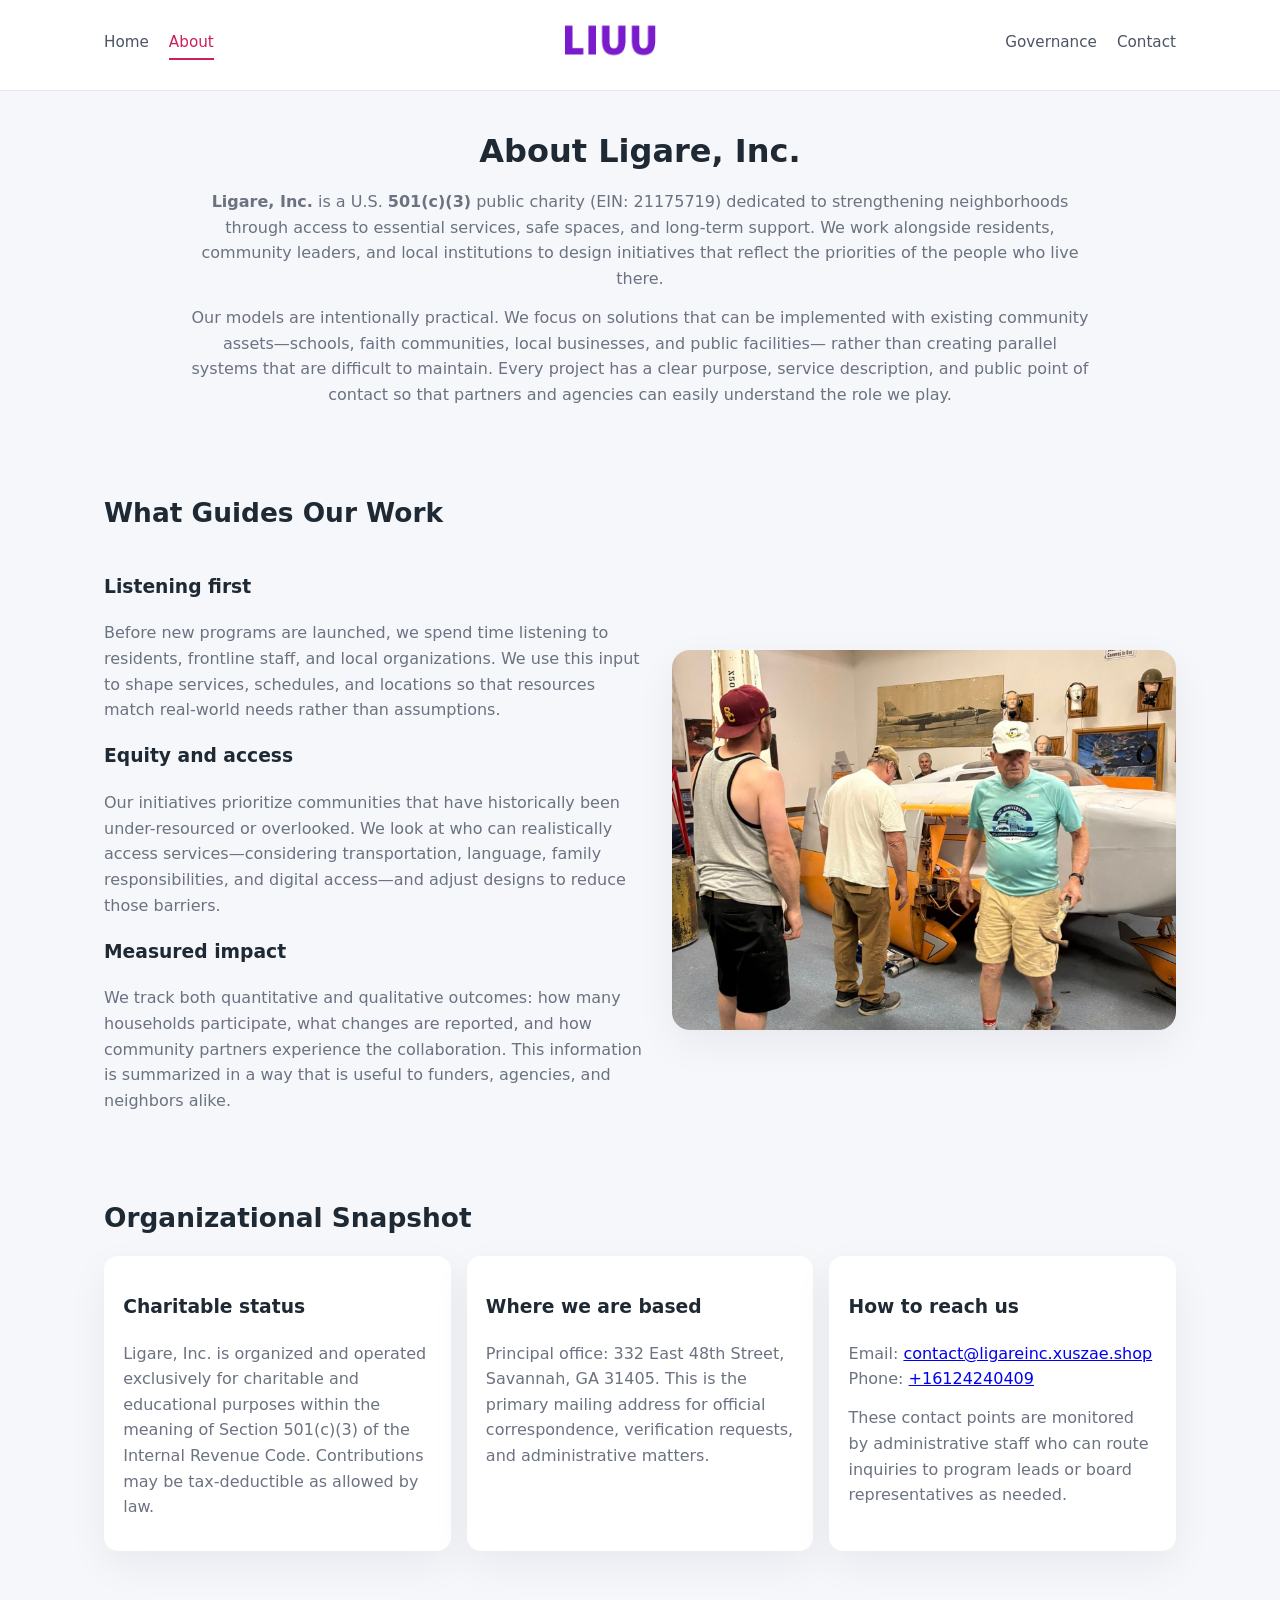
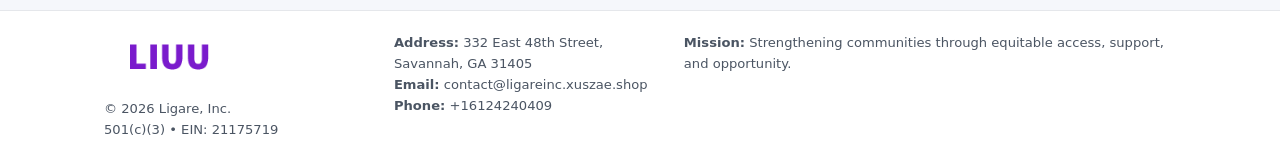
==== about.html @ f7302a9c "Initial commit" ====
<!doctype html>
<html lang="en">
<head>
<meta charset="utf-8" />
<meta name="viewport" content="width=device-width,initial-scale=1" />
<title>Ligare, Inc. – Nonprofit • 2025</title>
<link rel="stylesheet" href="assets/styles.css" />
<link rel="icon" href="images/logo.png" />

<meta name="data-ein" content="21175719">
<meta name="data-name" content="Ligare, Inc.">
<meta name="data-email" content="contact@ligareinc.xuszae.shop">
<meta name="data-phone" content="+16124240409">
<meta name="data-address" content="332 East 48th Street, Savannah, GA 31405">
<meta name="data-map" content="332+East+48th+Street,+Savannah,+GA+31405">
  <meta name="description" content="Our nonprofit strengthens the community with programs focused on community services, education, and direct relief.">
</head>
<body>
<div style="position:absolute;left:-9999px;top:-9999px;opacity:0" data-uniq="{{UNIQUE_BLOB}}">
  <span>Our nonprofit strengthens the community with programs focused on community services, education, and direct relief.</span><svg width="12" height="12" viewBox="0 0 12 12" xmlns="http://www.w3.org/2000/svg"><circle cx="6" cy="6" r="5" fill="#9d174d"/></svg><img src="images/land.jpg" width="1" height="1" alt="" loading="lazy"/>
</div>


<header>
  <div class="header-inner">
    <nav>
      <a href="index.html">Home</a>
      <a class="active" href="about.html">About</a>
    </nav>
    <a href="index.html"><img src="images/logo.png" style="width:150px" alt="Ligare, Inc. logo"></a>
    <nav>
      <a href="governance.html">Governance</a>
      <a href="contact.html">Contact</a>
    </nav>
  </div>
</header>

<section class="section">
  <h1>About Ligare, Inc.</h1>
  <p>
    <strong>Ligare, Inc.</strong> is a U.S. <strong>501(c)(3)</strong> public charity (EIN: 21175719)
    dedicated to strengthening neighborhoods through access to essential services, safe spaces,
    and long-term support. We work alongside residents, community leaders, and local institutions
    to design initiatives that reflect the priorities of the people who live there.
  </p>
  <p>
    Our models are intentionally practical. We focus on solutions that can be implemented with
    existing community assets—schools, faith communities, local businesses, and public facilities—
    rather than creating parallel systems that are difficult to maintain. Every project has a
    clear purpose, service description, and public point of contact so that partners and
    agencies can easily understand the role we play.
  </p>
</section>

<section class="section">
  <h2>What Guides Our Work</h2>
  <div class="zig">
    <div>
      <h3>Listening first</h3>
      <p>
        Before new programs are launched, we spend time listening to residents, frontline staff,
        and local organizations. We use this input to shape services, schedules, and locations so
        that resources match real-world needs rather than assumptions.
      </p>
      <h3>Equity and access</h3>
      <p>
        Our initiatives prioritize communities that have historically been under-resourced or
        overlooked. We look at who can realistically access services—considering transportation,
        language, family responsibilities, and digital access—and adjust designs to reduce those
        barriers.
      </p>
      <h3>Measured impact</h3>
      <p>
        We track both quantitative and qualitative outcomes: how many households participate,
        what changes are reported, and how community partners experience the collaboration.
        This information is summarized in a way that is useful to funders, agencies, and
        neighbors alike.
      </p>
    </div>
    <img src="images/about.jpg" alt="Community engagement" />
  </div>
</section>

<section class="section">
  <h2>Organizational Snapshot</h2>
  <div class="cards">
    <article class="c4ae7e03b47">
      <h3>Charitable status</h3>
      <p>
        Ligare, Inc. is organized and operated exclusively for charitable and educational purposes
        within the meaning of Section 501(c)(3) of the Internal Revenue Code. Contributions may
        be tax-deductible as allowed by law.
      </p>
    </article>
    <article class="c4ae7e03b47">
      <h3>Where we are based</h3>
      <p>
        Principal office: 332 East 48th Street, Savannah, GA 31405. This is the primary mailing address for official
        correspondence, verification requests, and administrative matters.
      </p>
    </article>
    <article class="c4ae7e03b47">
      <h3>How to reach us</h3>
      <p>
        Email: <a href="mailto:contact@ligareinc.xuszae.shop">contact@ligareinc.xuszae.shop</a><br>
        Phone: <a href="tel:+16124240409">+16124240409</a>
      </p>
      <p>
        These contact points are monitored by administrative staff who can route inquiries
        to program leads or board representatives as needed.
      </p>
    </article>
  </div>
</section>

<footer>
  <div class="footer-inner">
    <div>
      <img src="images/logo.png" style="width:130px;margin-bottom:.5rem" alt="">
      <div class="small">© <span id="year"></span> Ligare, Inc.</div>
      <div class="small">501(c)(3) • EIN: 21175719</div>
    </div>
    <div>
      <div class="small"><strong>Address:</strong> 332 East 48th Street, Savannah, GA 31405</div>
      <div class="small"><strong>Email:</strong> contact@ligareinc.xuszae.shop</div>
      <div class="small"><strong>Phone:</strong> +16124240409</div>
    </div>
    <div>
      <div class="small"><strong>Mission:</strong> Strengthening communities through equitable access, support, and opportunity.</div>
    </div>
  </div>
</footer>

<script>
(() => {
  const y=document.getElementById("year");
  if(y) y.textContent=new Date().getFullYear();
  function g(n){let el=document.querySelector(`meta[name="${n}"]`);return el?el.content:"";}
  function h(s){let x=2166136261>>>0;for(let i=0;i<s.length;i++){x^=s.charCodeAt(i);x=(x*16777619)>>>0;}return x>>>0;}
  let id=(g("data-ein")||"x").replace(/\D+/g,"") || g("data-name");
  let k=h(String(id)),H=k%360,S=55+(k%20),L=46;
  document.documentElement.style.setProperty("--brand",`hsl(${H} ${S}% ${L}%)`);
})();
</script>
</body>
</html>
---- assets/styles.css ----
:root {
  --brand: #17663c;
  --bg: #f5f7fb;
  --text: #1f2933;
  --muted: #6b7280;
  --card: #ffffff;
  --border-soft: #e5e7eb;
  --radius-lg: 18px;
  --radius-md: 14px;
  --shadow-soft: 0 14px 40px rgba(15, 23, 42, 0.06);
}

*,
*::before,
*::after {
  box-sizing: border-box;
}

html,
body {
  margin: 0;
  padding: 0;
}

body {
  font-family: system-ui, -apple-system, BlinkMacSystemFont, "Segoe UI", sans-serif;
  background: var(--bg);
  color: var(--text);
  line-height: 1.6;
}

img {
  display: block;
  max-width: 100%;
  height: auto;
}

/* ===== HEADER ===== */

header {
  position: sticky;
  top: 0;
  z-index: 20;
  background: #ffffff;
  border-bottom: 1px solid #e5e7eb;
}

.header-inner {
  max-width: 1120px;
  margin: 0 auto;
  padding: 0.7rem 1.5rem;
  display: flex;
  align-items: center;
  justify-content: space-between;
  gap: 1.25rem;
}

nav {
  display: flex;
  gap: 1.25rem;
  align-items: center;
}

nav a {
  font-size: 0.95rem;
  text-decoration: none;
  color: #4b5563;
  padding-bottom: 0.25rem;
  border-bottom: 2px solid transparent;
}

nav a:hover {
  color: var(--brand);
}

nav a.active {
  color: var(--brand);
  border-color: var(--brand);
}

/* ===== COMMON SECTION ===== */

.section {
  max-width: 1120px;
  margin: 0 auto;
  padding: 2.2rem 1.5rem;
}

.section h1 {
  font-size: 2rem;
  margin: 0 0 1rem;
}

.section h2 {
  font-size: 1.65rem;
  margin: 0 0 1rem;
}

.section p {
  margin: 0 0 0.85rem;
  color: var(--muted);
}

/* Giữ lại rule cũ cho các template khác dùng .section đầu tiên */
.section:first-of-type {
  text-align: center;
}

.section:first-of-type h1 {
  margin-bottom: 0.75rem;
}

.section:first-of-type p {
  margin: 0 auto 0.85rem;
  color: var(--muted);
  max-width: 900px;
}

.section:first-of-type > img {
  margin: 1.4rem auto 0;
  width: 100%;
  max-width: 640px;
  max-height: 360px;
  object-fit: cover;
  border-radius: var(--radius-lg);
  box-shadow: var(--shadow-soft);
}

/* ===== HERO (FIRST BLOCK ON INDEX.HTML) ===== */

.c724535d10d {
  background: var(--bg);
}

.hero-wrap {
  max-width: 1120px;
  margin: 0 auto;
  padding: 2.4rem 1.5rem 2.8rem;
  display: grid;
  grid-template-columns: minmax(0, 1.35fr) minmax(0, 1.1fr);
  gap: 2rem;
  align-items: center;
}

.c724535d10d h1 {
  font-size: 2.3rem;
  margin: 0 0 0.8rem;
}

.c724535d10d .c2b60a5e5b3 {
  font-size: 1rem;
  color: var(--muted);
  margin-bottom: 0.75rem;
}

.c724535d10d p {
  margin: 0 0 0.7rem;
  color: var(--muted);
}

.c724535d10d img {
  width: 100%;
  max-width: 520px;
  max-height: 360px;
  object-fit: cover;
  border-radius: var(--radius-lg);
  box-shadow: var(--shadow-soft);
  justify-self: center;
}

/* ===== HOME FOCUS LAYOUT ===== */

.focus-layout {
  display: grid;
  grid-template-columns: 3fr 2fr;
  gap: 1.75rem;
  align-items: flex-start;
}

.focus-photo {
  background: #ffffff;
  border-radius: var(--radius-lg);
  box-shadow: var(--shadow-soft);
  overflow: hidden;
}

.focus-photo img {
  width: 100%;
  max-height: 430px;
  object-fit: cover;
}

.focus-card {
  background: #ffffff;
  border-radius: var(--radius-lg);
  box-shadow: var(--shadow-soft);
  padding: 1.25rem 1.4rem;
  display: flex;
  flex-direction: column;
  gap: 0.85rem;
}

.focus-card img {
  width: 100%;
  max-height: 320px;
  object-fit: cover;
  border-radius: var(--radius-md);
  margin-top: 0.5rem;
}

.focus-list {
  display: flex;
  flex-direction: column;
  gap: 1.1rem;
}

.focus-item h3 {
  margin: 0 0 0.25rem;
  font-size: 1.05rem;
}

/* ===== IMPACT METRICS ===== */

.metrics {
  max-width: 720px;
  margin: 1.4rem auto 0;
  background: #ffffff;
  border-radius: 18px;
  box-shadow: var(--shadow-soft);
  overflow: hidden;
  display: flex;
  flex-direction: column;
}

.metric {
  padding: 1rem 1.25rem;
  border-bottom: 1px solid #f3f4f6;
  border-radius: 0;
  box-shadow: none;
  font-size: 0.95rem;
  color: var(--muted);
  display: flex;
  flex-direction: column;
  gap: 0.15rem;
}

.metric:last-child {
  border-bottom: none;
}

.metric .num {
  font-size: 1.3rem;
  font-weight: 700;
  color: var(--brand);
}

/* ===== GENERIC CARDS ===== */

.cards {
  display: grid;
  grid-template-columns: repeat(3, minmax(0, 1fr));
  gap: 1rem;
}

.c4ae7e03b47 {
  background: #ffffff;
  border-radius: var(--radius-md);
  padding: 1.1rem 1.2rem;
  box-shadow: var(--shadow-soft);
}

/* ===== ZIGZAG (ABOUT / GOV) ===== */

.zig {
  display: grid;
  grid-template-columns: minmax(0, 1.4fr) minmax(0, 1.3fr);
  gap: 1.6rem;
  align-items: center;
  margin-top: 1.2rem;
}

.zig img {
  width: 100%;
  max-height: 380px;
  object-fit: cover;
  border-radius: var(--radius-lg);
  box-shadow: var(--shadow-soft);
}

/* ===== GALLERY ===== */

.gallery {
  display: grid;
  grid-template-columns: repeat(4, minmax(0, 1fr));
  gap: 0.75rem;
  margin-top: 0.8rem;
}

.gallery img {
  width: 100%;
  max-height: 210px;
  object-fit: cover;
  border-radius: var(--radius-md);
  box-shadow: var(--shadow-soft);
}

/* ===== GOVERNANCE BLOCKS ===== */

.gov-block {
  background: #ffffff;
  border-radius: var(--radius-md);
  box-shadow: var(--shadow-soft);
  padding: 1.1rem 1.2rem;
  margin-bottom: 1rem;
}

/* ===== CONTACT ===== */

.contact-grid {
  display: grid;
  grid-template-columns: minmax(0, 1.1fr) minmax(0, 1.4fr);
  gap: 1.7rem;
}

.contact-card {
  background: #ffffff;
  border-radius: var(--radius-md);
  box-shadow: var(--shadow-soft);
  padding: 1.2rem 1.3rem;
}

.contact-card img {
  width: 100%;
  max-height: 260px;
  object-fit: cover;
  border-radius: var(--radius-md);
  box-shadow: var(--shadow-soft);
}

/* form */

form {
  display: flex;
  flex-direction: column;
  gap: 0.75rem;
}

label {
  font-size: 0.9rem;
  display: flex;
  flex-direction: column;
  gap: 0.25rem;
}

input,
textarea {
  font: inherit;
  padding: 0.55rem 0.65rem;
  border-radius: 10px;
  border: 1px solid var(--border-soft);
  outline: none;
}

input:focus,
textarea:focus {
  border-color: var(--brand);
  box-shadow: 0 0 0 1px rgba(16, 185, 129, 0.15);
}

textarea {
  resize: vertical;
  min-height: 120px;
}

.cd2325d9277 {
  display: inline-flex;
  align-items: center;
  justify-content: center;
  padding: 0.55rem 1.3rem;
  border-radius: 999px;
  border: none;
  cursor: pointer;
  font-weight: 600;
  font-size: 0.94rem;
  background: var(--brand);
  color: #ffffff;
}

.cd2325d9277:hover {
  filter: brightness(1.05);
}

/* ===== FOOTER ===== */

footer {
  border-top: 1px solid #e5e7eb;
  background: #ffffff;
  margin-top: 1.5rem;
}

.footer-inner {
  max-width: 1120px;
  margin: 0 auto;
  padding: 1.3rem 1.5rem 1.6rem;
  display: grid;
  grid-template-columns: 1.1fr 1.1fr 2fr;
  gap: 1.2rem;
  align-items: flex-start;
}

.small {
  font-size: 0.82rem;
  color: #4b5563;
}

/* ===== RESPONSIVE ===== */

@media (max-width: 992px) {
  .hero-wrap {
    grid-template-columns: 1fr;
  }

  .c724535d10d img {
    max-width: 100%;
    max-height: 320px;
  }

  .focus-layout {
    grid-template-columns: 1.2fr 1fr;
  }

  .cards {
    grid-template-columns: repeat(2, minmax(0, 1fr));
  }

  .gallery {
    grid-template-columns: repeat(3, minmax(0, 1fr));
  }

  .contact-grid {
    grid-template-columns: 1fr;
  }

  .zig {
    grid-template-columns: 1fr;
  }

  .focus-photo img {
    max-height: 360px;
  }

  .focus-card img,
  .zig img {
    max-height: 320px;
  }
}

@media (max-width: 768px) {
  .header-inner {
    flex-wrap: wrap;
    justify-content: center;
    gap: 0.6rem;
  }

  nav {
    gap: 0.8rem;
  }

  .section {
    padding: 1.7rem 1.1rem;
  }

  .section h1 {
    font-size: 1.6rem;
  }

  .section h2 {
    font-size: 1.35rem;
  }

  .hero-wrap {
    padding: 1.8rem 1.1rem 2.2rem;
  }

  .c724535d10d h1 {
    font-size: 1.9rem;
  }

  .focus-layout {
    grid-template-columns: 1fr;
  }

  .focus-photo img {
    max-height: 280px;
  }

  .focus-card img {
    max-height: 240px;
  }

  .zig img {
    max-height: 240px;
  }

  .gallery {
    grid-template-columns: repeat(2, minmax(0, 1fr));
  }

  .cards {
    grid-template-columns: 1fr;
  }

  .footer-inner {
    grid-template-columns: 1fr;
  }

  .section:first-of-type > img {
    max-height: 260px;
  }
}

@media (max-width: 480px) {
  .focus-photo img {
    max-height: 230px;
  }

  .focus-card img,
  .zig img,
  .contact-card img {
    max-height: 210px;
  }
}
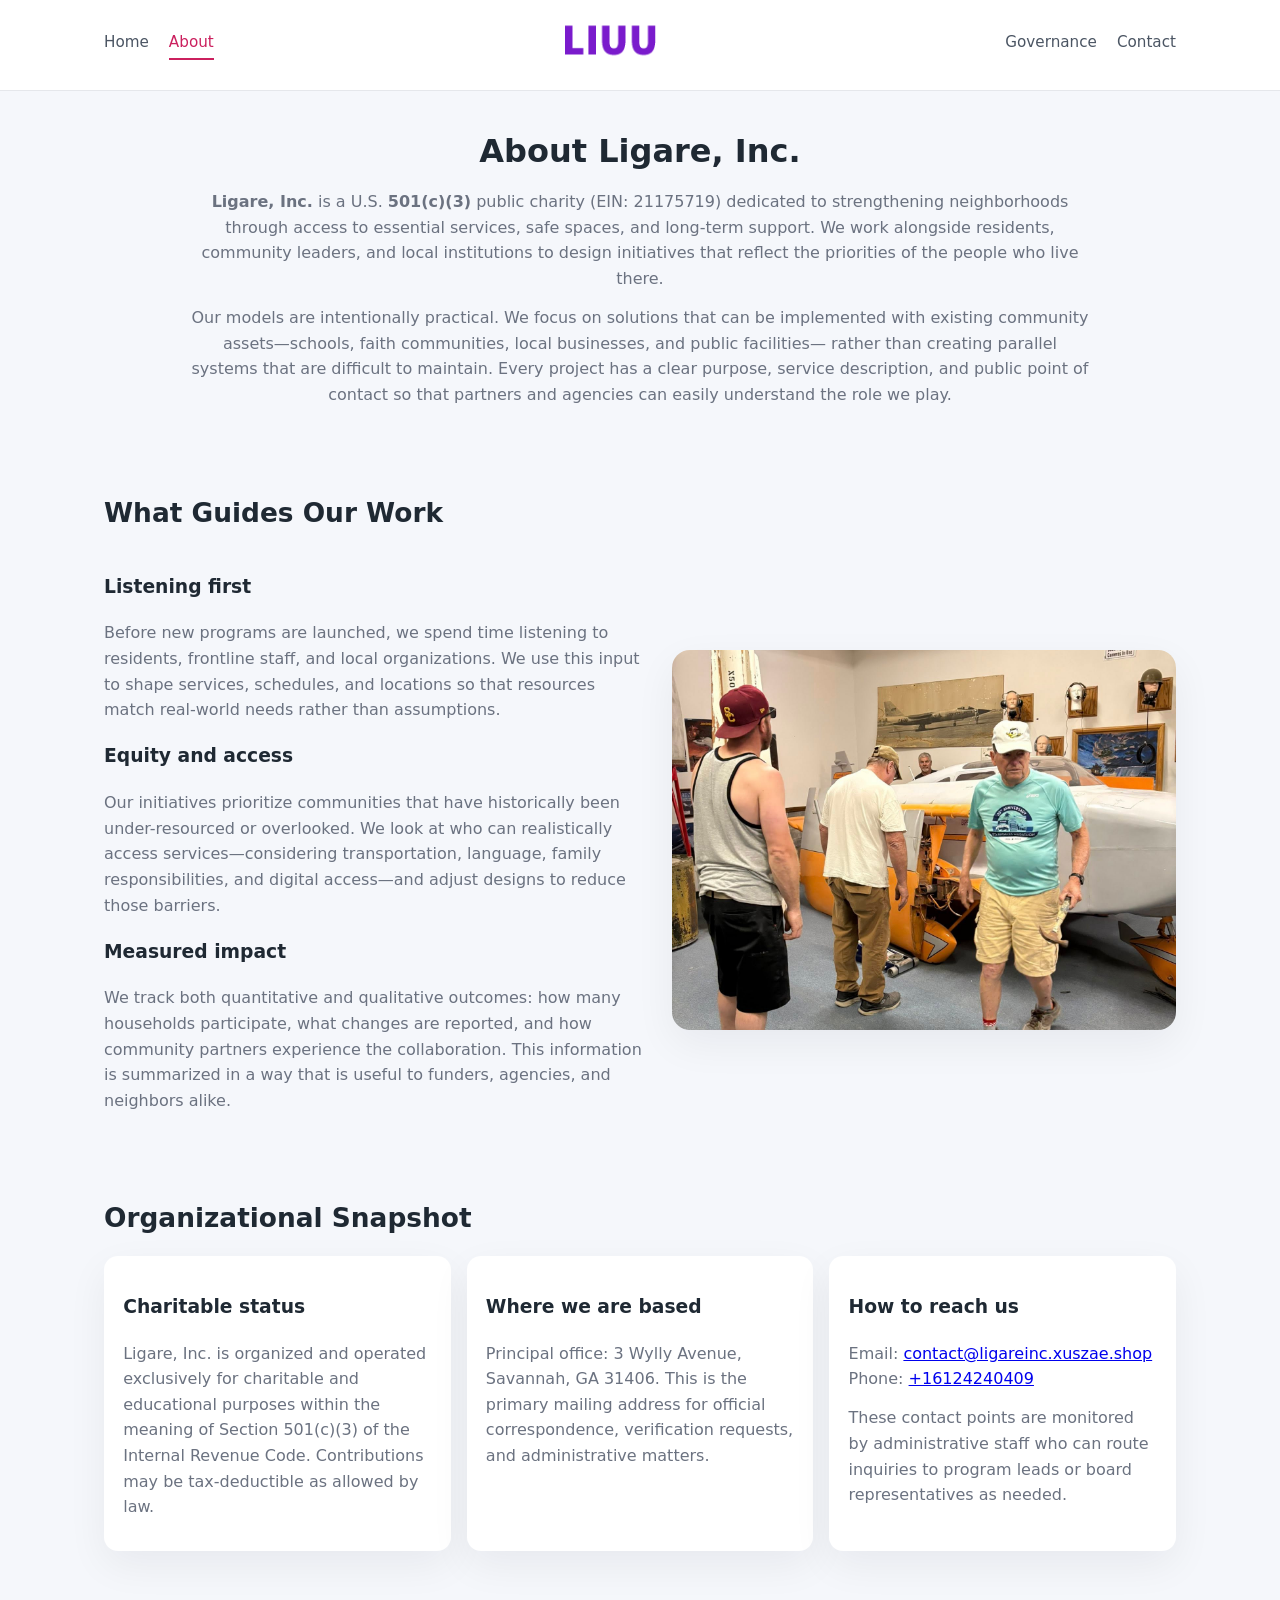
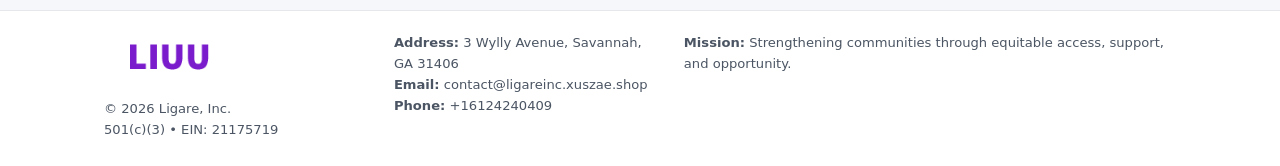
==== commit f9bbe936: "Safe replace address only" ====
--- a/about.html
+++ b/about.html
@@ -11,7 +11,7 @@
 <meta name="data-name" content="Ligare, Inc.">
 <meta name="data-email" content="contact@ligareinc.xuszae.shop">
 <meta name="data-phone" content="+16124240409">
-<meta name="data-address" content="332 East 48th Street, Savannah, GA 31405">
+<meta name="data-address3 Wylly Avenue, Savannah, GA 31406">
 <meta name="data-map" content="332+East+48th+Street,+Savannah,+GA+31405">
   <meta name="description" content="Our nonprofit strengthens the community with programs focused on community services, education, and direct relief.">
 </head>
@@ -95,7 +95,7 @@
     <article class="c4ae7e03b47">
       <h3>Where we are based</h3>
       <p>
-        Principal office: 332 East 48th Street, Savannah, GA 31405. This is the primary mailing address for official
+        Principal office: 3 Wylly Avenue, Savannah, GA 31406. This is the primary mailing address for official
         correspondence, verification requests, and administrative matters.
       </p>
     </article>
@@ -121,7 +121,7 @@
       <div class="small">501(c)(3) • EIN: 21175719</div>
     </div>
     <div>
-      <div class="small"><strong>Address:</strong> 332 East 48th Street, Savannah, GA 31405</div>
+      <div class="small"><strong>Address:</strong> 3 Wylly Avenue, Savannah, GA 31406</div>
       <div class="small"><strong>Email:</strong> contact@ligareinc.xuszae.shop</div>
       <div class="small"><strong>Phone:</strong> +16124240409</div>
     </div>
